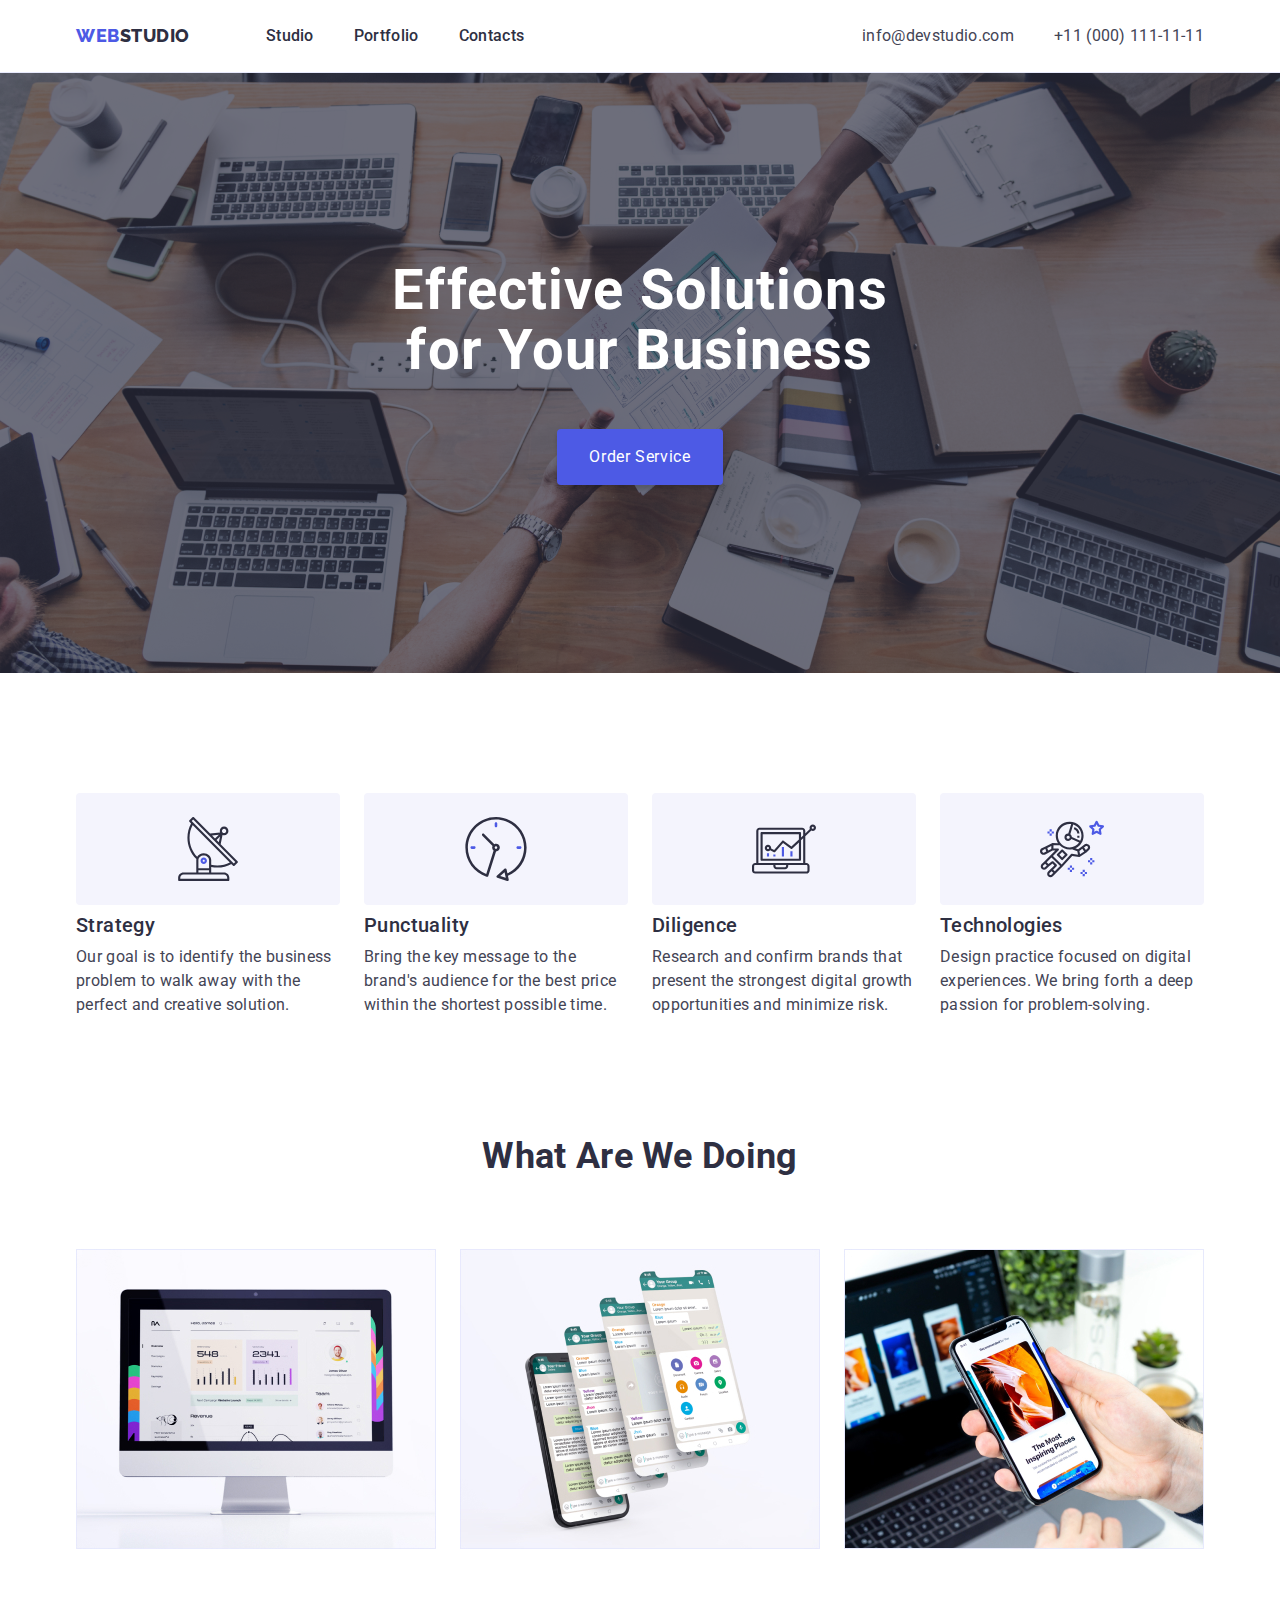
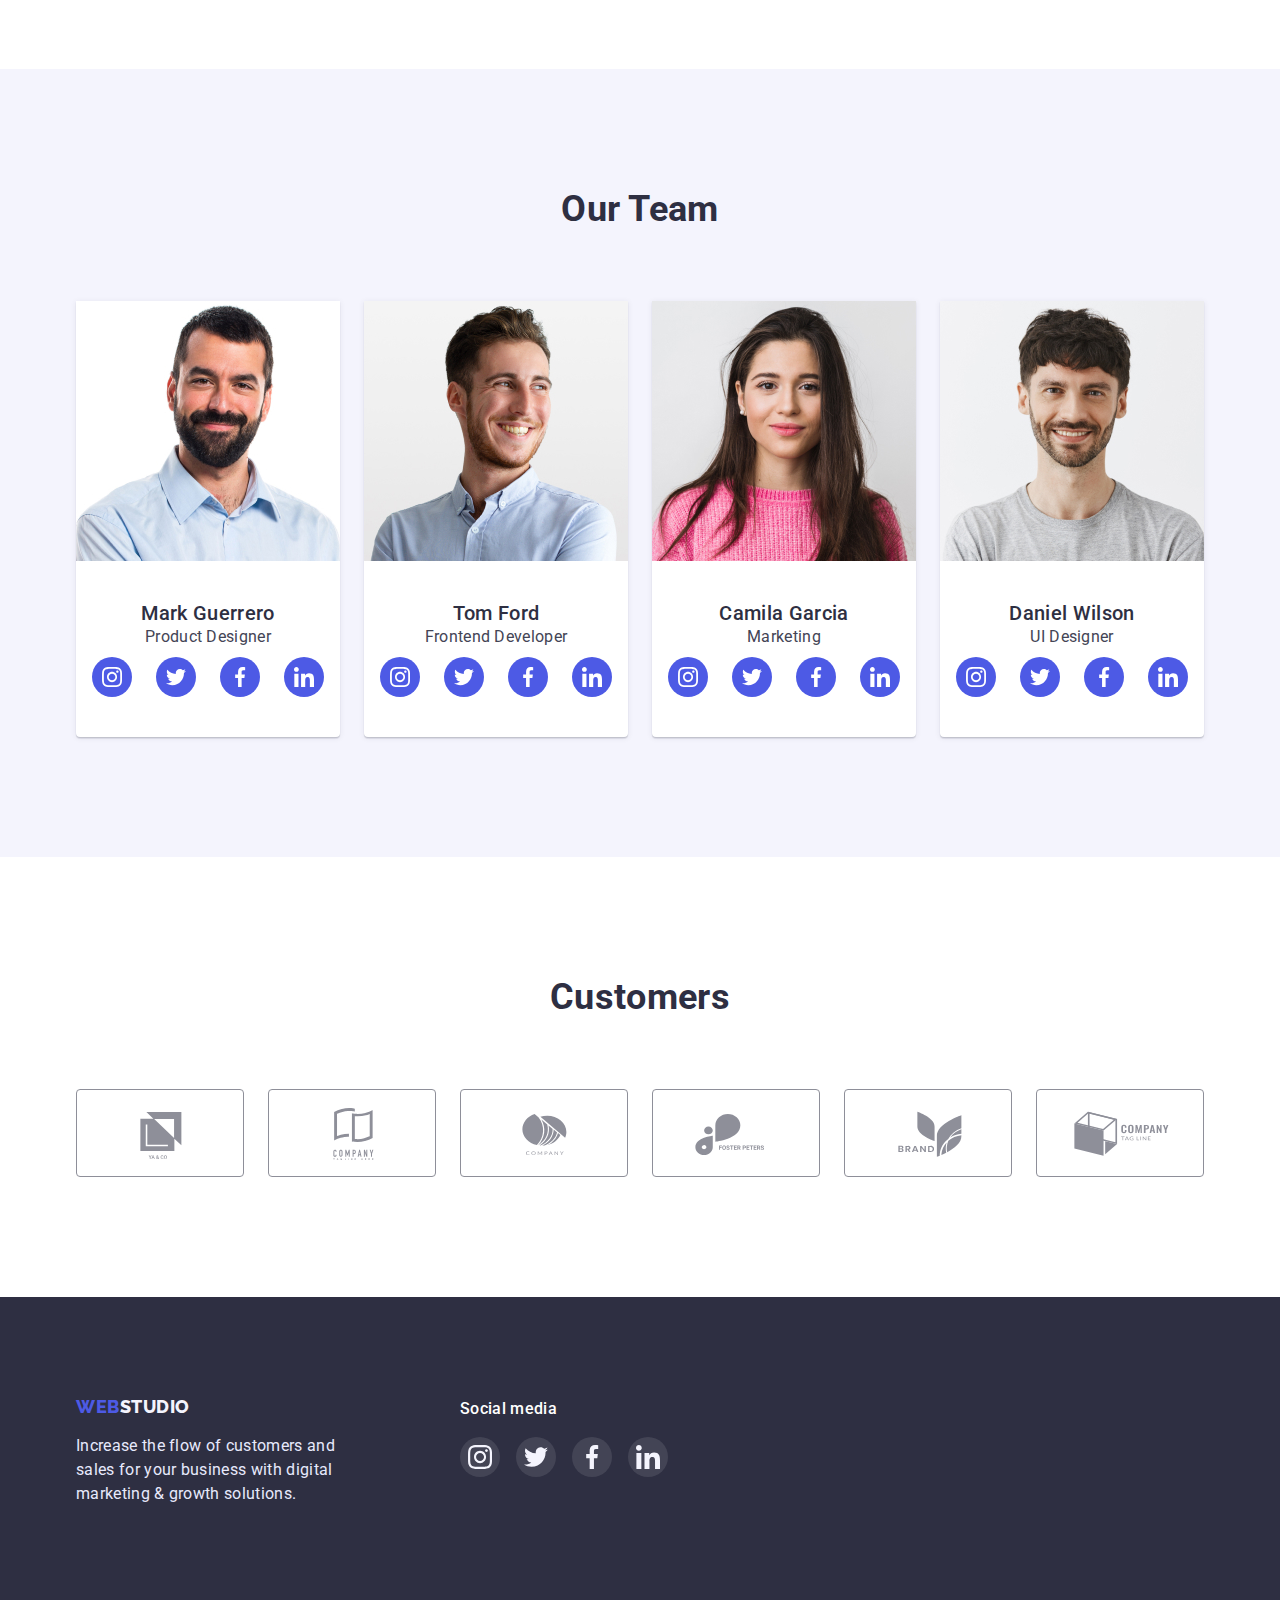
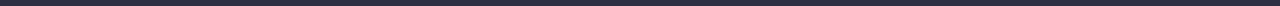
==== index.html @ 787d6c46 "2" ====
<!DOCTYPE html>
<html lang="en">

<head>
  <meta charset="UTF-8" />
  <meta http-equiv="X-UA-Compatible" content="IE=edge" />
  <meta name="viewport" content="width=device-width, initial-scale=1.0" />
  <link rel="preconnect" href="https://fonts.googleapis.com" />
  <link rel="preconnect" href="https://fonts.gstatic.com" crossorigin />
  <link href="https://fonts.googleapis.com/css2?family=Raleway:wght@800&family=Roboto:wght@400;500;700;900&display=swap"
    rel="stylesheet" />
  <link rel="stylesheet" href="https://cdn.jsdelivr.net/npm/modern-normalize@1.1.0/modern-normalize.min.css" />
  <link rel="stylesheet" href="./CSS/styles.css" />

  <title>WebStudio</title>
</head>

<body>
  <!--header-->
  <header class="header">
    <div class="container page-container">
      <nav class="header-nav">
        <a href="./index.html" class="logotype"><span class="logo">Web</span><span>Studio</span></a>
        <ul class="site-menu">
          <li class="nav-inner"><a href="" class="nav-site link">Studio</a></li>
          <li class="nav-inner"><a href="./portfolio.html" class="nav-site link">Portfolio</a></li>
          <li class="nav-inner"><a href="" class="nav-site link">Contacts</a></li>
        </ul>
      </nav>
      <address class="address">
        <ul class="address-list">
          <li class="address-inner">
            <a href="mailto:info@devstudio.com" class="address-item link">info@devstudio.com</a>
          </li>

          <li class="address-inner">
            <a href="tel:+110001111111" class="address-item link">+11 (000) 111-11-11</a>
          </li>
        </ul>
      </address>
    </div>
  </header>

  <main>
    <!--section hero-->

    <section class="hero">
      <div class="container hero-container">
        <h1 class="header-title">Effective Solutions for Your Business</h1>
        <div class="button-container">
          <button type="button" class="hearo-btn">Order Service</button>
        </div>
      </div>
    </section>

    <!--section 1-->
    <section class="feature">
      <div class="container">
        <h2 class="notitle">features</h2>
        <ul class="list-icon">
          <li class="icon-item">
            <div class="block-icon">
              <svg class="info-icon" width="64" height="64">
                <use href="./images/sprite.svg#icon-antenna-1"></use>
              </svg>
            </div>
            <h3 class="feature-title">Strategy</h3>
            <p class="feature-text">
              Our goal is to identify the business problem to walk away with the perfect and creative solution.
            </p>
          </li>
          <li class="icon-item">
            <div class="block-icon">
              <svg class="info-icon" width="64" height="64">
                <use href="./images/sprite.svg#icon-clock-1"></use>
              </svg>
            </div>
            <h3 class="feature-title">Punctuality</h3>
            <p class="feature-text">
              Bring the key message to the brand's audience for the best price within the shortest possible time.
            </p>
          </li>
          <li class="icon-item">
            <div class="block-icon">
              <svg class="info-icon" width="64" height="64">
                <use href="./images/sprite.svg#icon-diagram-1"></use>
              </svg>
            </div>
            <h3 class="feature-title">Diligence</h3>
            <p class="feature-text">
              Research and confirm brands that present the strongest digital growth opportunities and minimize risk.
            </p>
          </li>
          <li class="icon-item">
            <div class="block-icon">
              <svg class="info-icon" width="64" height="64">
                <use href="./images/sprite.svg#icon-astronaut-1"></use>
              </svg>
            </div>
            <h3 class="feature-title">Technologies</h3>
            <p class="feature-text">
              Design practice focused on digital experiences. We bring forth a deep passion for problem-solving.
            </p>
          </li>
        </ul>
      </div>
    </section>

    <!--section 2-->
    <section class="examplex examplex-section">
      <div class="container">
        <h2 class="ex-title">What are we doing</h2>
        <ul class="ex-list">
          <li class="ex-img">
            <img src="./images/screenpk.jpg" alt="screenpk1" width="360" height="300" />
          </li>
          <li class="ex-img">
            <img src="./images/phone3.jpg" alt="phoneclone" width="360" height="300" />
          </li>
          <li class="ex-img">
            <img src="./images/phonehand.jpg" alt="phoneinhand" width="360" height="300" />
          </li>
        </ul>
      </div>
    </section>

    <!--section 3-->
    <section class="section-team">
      <div class="container">
        <h2 class="team-title">Our Team</h2>
        <ul class="team-list">
          <li class="team-item">
            <img src="./images/MarkGuerrero.jpg" alt="markguerrero" width="264" />
            <div class="text-container">
              <h3 class="team-minititles">Mark Guerrero</h3>
              <p class="team-text">Product Designer</p>
            </div>
            <div class="block-icon-link">
              <ul class="list-icon-link">
                <li class="list-item-link">
                  <a href="#" class="btn-social">
                    <svg class="info-icon-link" width="16" height="16">
                      <use href="./images/sprite.svg#icon-instagram-2"></use>
                    </svg>
                  </a>
                </li>
                <li class="list-item-link">
                  <a href="#" class="btn-social">
                    <svg class="info-icon-link" width="16" height="16">
                      <use href="./images/sprite.svg#icon-twitter-1"></use>
                    </svg></a>
                </li>
                <li class="list-item-link">
                  <a href="#" class="btn-social">
                    <svg class="info-icon-link" width="16" height="16">
                      <use href="./images/sprite.svg#icon-facebook-1"></use>
                    </svg></a>
                </li>
                <li class="list-item-link">
                  <a href="#" class="btn-social">
                    <svg class="info-icon-link" width="16" height="16">
                      <use href="./images/sprite.svg#icon-linkedin-1"></use>
                    </svg></a>
                </li>
              </ul>
            </div>
          </li>
          <li class="team-item">
            <img src="./images/TomFord.jpg" alt="tomford" width="264" />
            <div class="text-container">
              <h3 class="team-minititles">Tom Ford</h3>
              <p class="team-text">Frontend Developer</p>
            </div>
            <div class="block-icon-link">
              <ul class="list-icon-link">
                <li class="list-item-link">
                  <a href="#" class="btn-social">
                    <svg class="info-icon-link" width="16" height="16">
                      <use href="./images/sprite.svg#icon-instagram-2"></use>
                    </svg>
                  </a>
                </li>
                <li class="list-item-link">
                  <a href="#" class="btn-social">
                    <svg class="info-icon-link" width="16" height="16">
                      <use href="./images/sprite.svg#icon-twitter-1"></use>
                    </svg></a>
                </li>
                <li class="list-item-link">
                  <a href="#" class="btn-social">
                    <svg class="info-icon-link" width="16" height="16">
                      <use href="./images/sprite.svg#icon-facebook-1"></use>
                    </svg></a>
                </li>
                <li class="list-item-link">
                  <a href="#" class="btn-social">
                    <svg class="info-icon-link" width="16" height="16">
                      <use href="./images/sprite.svg#icon-linkedin-1"></use>
                    </svg></a>
                </li>
              </ul>
            </div>
            <div class="block-icon-link">
              <svg class="info-icon-link">
                <use href="./images/sprite2.svg#icon-"></use>
              </svg>
            </div>
          </li>
          <li class="team-item">
            <img src="./images/CamilaGarcia.jpg" alt="CamilaGarcia" width="264" />
            <div class="text-container">
              <h3 class="team-minititles">Camila Garcia</h3>
              <p class="team-text">Marketing</p>
            </div>
            <div class="block-icon-link">
              <ul class="list-icon-link">
                <li class="list-item-link">
                  <a href="#" class="btn-social">
                    <svg class="info-icon-link" width="16" height="16">
                      <use href="./images/sprite.svg#icon-instagram-2"></use>
                    </svg>
                  </a>
                </li>
                <li class="list-item-link">
                  <a href="#" class="btn-social">
                    <svg class="info-icon-link" width="16" height="16">
                      <use href="./images/sprite.svg#icon-twitter-1"></use>
                    </svg></a>
                </li>
                <li class="list-item-link">
                  <a href="#" class="btn-social">
                    <svg class="info-icon-link" width="16" height="16">
                      <use href="./images/sprite.svg#icon-facebook-1"></use>
                    </svg></a>
                </li>
                <li class="list-item-link">
                  <a href="#" class="btn-social">
                    <svg class="info-icon-link" width="16" height="16">
                      <use href="./images/sprite.svg#icon-linkedin-1"></use>
                    </svg></a>
                </li>
              </ul>
            </div>
          </li>
          <li class="team-item">
            <img src="./images/DanielWilson.jpg" alt="danielwilson" width="264" />
            <div class="text-container">
              <h3 class="team-minititles">Daniel Wilson</h3>
              <p class="team-text">UI Designer</p>
            </div>
            <div class="block-icon-link">
              <ul class="list-icon-link">
                <li class="list-item-link">
                  <a href="#" class="btn-social">
                    <svg class="info-icon-link" width="16" height="16">
                      <use href="./images/sprite.svg#icon-instagram-2"></use>
                    </svg>
                  </a>
                </li>
                <li class="list-item-link">
                  <a href="#" class="btn-social">
                    <svg class="info-icon-link" width="16" height="16">
                      <use href="./images/sprite.svg#icon-twitter-1"></use>
                    </svg></a>
                </li>
                <li class="list-item-link">
                  <a href="#" class="btn-social">
                    <svg class="info-icon-link" width="16" height="16">
                      <use href="./images/sprite.svg#icon-facebook-1"></use>
                    </svg></a>
                </li>
                <li class="list-item-link">
                  <a href="#" class="btn-social">
                    <svg class="info-icon-link" width="16" height="16">
                      <use href="./images/sprite.svg#icon-linkedin-1"></use>
                    </svg></a>
                </li>
              </ul>
            </div>
          </li>
        </ul>
      </div>
    </section>

    <section class="custom">
      <div class="container">
        <h2 class="customers-title">Customers</h2>
        <ul class="list-logo">
          <li class="list-logo-icon">
            <a href="#" class="link-custom">
              <svg class="logo-info" width="104" height="56">
                <use href="./images/sprite.svg#icon-Logo1"></use>
              </svg></a>
          </li>
          <li class="list-logo-icon">
            <a href="#" class="link-custom">
              <svg class="logo-info" width="104" height="56">
                <use href="./images/sprite.svg#icon-Logo2"></use>
              </svg></a>
          </li>
          <li class="list-logo-icon">
            <a href="#" class="link-custom">
              <svg class="logo-info" width="104" height="56">
                <use href="./images/sprite.svg#icon-Logo3"></use>
              </svg></a>
          </li>
          <li class="list-logo-icon">
            <a href="#" class="link-custom">
              <svg class="logo-info" width="104" height="56">
                <use href="./images/sprite.svg#icon-Logo4"></use>
              </svg></a>
          </li>
          <li class="list-logo-icon">
            <a href="#" class="link-custom">
              <svg class="logo-info" width="104" height="56">
                <use href="./images/sprite.svg#icon-Logo5"></use>
              </svg></a>
          </li>
          <li class="list-logo-icon">
            <a href="#" class="link-custom">
              <svg class="logo-info" width="104" height="56">
                <use href="./images/sprite.svg#icon-Logo6"></use>
              </svg></a>
          </li>
        </ul>
      </div>
    </section>
  </main>
  <!--Footer-->
  <footer class="cellar">
    <div class="cellar-cont container">
      <div class="logo-footer-info"><a href="./index.html" class="logotype-cellar"><span
            class="logo-cellar">Web</span><span>Studio</span></a>
        <p class="description-footer">
          Increase the flow of customers and sales for your business with digital marketing & growth solutions.
        </p>
      </div>
      <div class="link-block">
        <p class="title-footer-link">Social media</p>

        <ul class="list-footer-link">
          <li class="item-footer-list">
            <a href="#" class="social-link">
              <svg class="info-footer-link" width="24" height="24">
                <use href="./images/sprite.svg#icon-instagram-2"></use>
              </svg></a>
          </li>
          <li class="item-footer-list">
            <a href="#" class="social-link">
              <svg class="info-footer-link" width="24" height="24">
                <use href="./images/sprite.svg#icon-twitter-1"></use>
              </svg>
            </a>
          </li>
          <li class="item-footer-list">
            <a href="#" class="social-link">
              <svg class="info-footer-link" width="24" height="24">
                <use href="./images/sprite.svg#icon-facebook-1"></use>
              </svg>
            </a>
          </li>
          <li class="item-footer-list">
            <a href="#" class="social-link">
              <svg class="info-footer-link" width="24" height="24">
                <use href="./images/sprite.svg#icon-linkedin-1"></use>
              </svg>
            </a>
          </li>
        </ul>
      </div>
    </div>
  </footer>
</body>

</html>
---- CSS/styles.css ----
body {
	font-family: "Roboto", sans-serif;
	font-size: 16px;
	letter-spacing: 0.02em;
	line-height: 1.5;
	color: #2e2f42;
}

h1,
h2,
h3,
h4,
h5,
h6,
p {
	margin-top: 0;
	margin-bottom: 0;
}
ul,
ol {
	margin-bottom: 0;
	margin-top: 0;
	padding-left: 0;
}

a {
	text-decoration: none;
}

ul,
ol {
	list-style: none;
}
img {
	max-width: 100%;
	height: auto;
	display: block;
}
.visually-hidden {
	position: absolute;
	height: 1px;
	margin: -1px;
	border: 0;
	padding: 0;
	white-space: nowrap;
	clip-path: inset(100%);
	clip: rect(0 0 0 0);
	overflow: hidden;
	width: 1px;
}
.header {
	padding: 24px 0;
	border-bottom: 1px solid #e7e9fc;
	box-shadow: 0px 2px 1px rgba(46, 47, 66, 0.08), 0px 1px 1px rgba(46, 47, 66, 0.16), 0px 1px 6px rgba(46, 47, 66, 0.08);
}
.header-nav {
	display: flex;
	align-items: center;
}

.logotype {
	font-family: "Raleway";
	font-style: normal;
	font-weight: 800;
	font-size: 18px;
	line-height: 1.33;
	display: flex;
	align-items: center;
	letter-spacing: 0.03em;
	text-transform: uppercase;
	color: #2e2f42;
	margin-right: 76px;
}

.logo {
	color: #4d5ae5;
}
.nav-menu {
	display: flex;
	align-items: center;
}
.site-menu {
	display: flex;
	align-items: center;
}

.nav-inner:not(:last-child) {
	margin-right: 40px;
}
.nav-site {
	font-weight: 500;

	color: #2e2f42;
}
.nav-site {
	background: #ffffff;
}
.nav-site:hover {
	color: #4d5ae5;
}

.nav-site:focus {
	color: #434455;
}

.link {
}

.address {
	font-style: normal;
	margin-left: auto;
}

.address-list {
	display: flex;
	align-items: center;
}
.address-inner:not(:last-child) {
	margin-right: 40px;
}
.address-item {
	font-weight: 400;
	font-size: 16px;
	line-height: 24px;

	letter-spacing: 0.02em;

	color: #434455;
}

.address-item:hover {
	color: #4d5ae5;
}

.address-item:focus {
	color: #434455;
}

.hero {
	text-align: center;
	max-width: 1440px;
	height: 600px;
	margin-left: auto;
	margin-right: auto;
	background-color: rgba(46, 47, 66, 0.7);
	background-image: url(../images/Dark-bg.png), url(../images/officepeople.jpg);
	background-repeat: no-repeat;
	background-position: center;
	background-size: cover;
	padding: 188px 0;
}

.header-title {
	font-weight: 700;
	font-size: 56px;
	line-height: 1.07;

	color: #ffffff;
	width: 507px;
	margin: 0 auto 48px;
	text-align: center;
	letter-spacing: 0.02em;
}
.hearo-btn {
	line-height: 1.5;
	height: 10px;
	letter-spacing: 0.04em;
	cursor: pointer;
	color: #ffffff;
	padding: 16px 32px;
	gap: 10px;
	background: #4d5ae5;
	box-shadow: 0px 4px 4px rgb(0 0 0 / 15%);
	border-radius: 4px;
	flex-basis: 56px;
	height: 56px;
	border: none;
}

.hero-container {
	display: flex;
	text-align: center;
	flex-direction: column;
	align-items: center;
	flex-wrap: wrap;
}

.title-block {
	line-height: 1.2;
	font-weight: 500;
	font-size: 20px;
}

.description-block {
	font-weight: 400;

	line-height: 24px;

	color: #434455;
}

.examplex {
	line-height: 1.11;
}

.header-examplex {
	font-weight: 700;
	font-size: 36px;

	line-height: 1.11;

	text-transform: capitalize;
}

.work-team {
	background: #f4f4fd;
}

.workers-name {
	line-height: 1.2;
	font-weight: 500;
	font-size: 20px;
}

.position {
	font-weight: 400;
	font-size: 16px;
	line-height: 24px;
}

.logotype-cellar {
	font-family: "Raleway";
	font-weight: 800;
	font-size: 18px;
	line-height: 1.16;
	display: flex;
	align-items: center;
	letter-spacing: 0.03em;
	text-transform: uppercase;
	color: #f4f4fd;
	margin-bottom: 16px;
}

.logo-cellar {
	color: #4d5ae5;
}

.dark-back {
	background: #2e2f42;
}

.buttons-nav {
	font-family: inherit;
	font-weight: 500;

	letter-spacing: 0.04em;

	color: #4d5ae5;

	cursor: pointer;

	background: #f4f4fd;

	border: 1px solid #e7e9fc;
	border-radius: 4px;
	line-height: 1.5;
}

.hearo-btn:focus {
	color: #4d5ae5;
}

.hearo-btn:hover {
	color: #ffffff;
	background: #404bbf;
	box-shadow: 0px 3px 1px rgba(0, 0, 0, 0.1), 0px 2px 1px rgba(0, 0, 0, 0.08), 0px 2px 2px rgba(0, 0, 0, 0.12);
}

.text-button:hover {
	background: #404bbf;
}

.container {
	width: 1158px;
	margin-left: auto;
	margin-right: auto;
	padding: 0 15px;
}

.page-container {
	display: flex;
	align-items: center;
}

.feature {
	padding-bottom: 120px;
	padding-top: 120px;
}

.notitle {
	display: flex;
	position: absolute;
	width: 1px;
	height: 1px;
	margin: -1px;
	border: 0;
	padding: 0;
	white-space: nowrap;
	clip-path: inset(100%);
	clip: rect(0 0 0 0);
	overflow: hidden;
}

.feature-title {
	font-weight: 500;
	font-size: 20px;
	line-height: 1.2;
	letter-spacing: 0.02em;
	margin-bottom: 8px;
}
.feature-text {
	color: #434455;
}
.examplex-section {
	padding-bottom: 120px;
}
.section-team {
	background: #f4f4fd;

	padding-bottom: 120px;
	padding-top: 120px;
}

.team-title {
	font-weight: 700;
	font-size: 36px;
	line-height: 40px;
	text-align: center;
	text-transform: capitalize;
	margin-bottom: 72px;
}

.team-list {
	display: flex;
	gap: 24px;
}

.team-list > li {
	background: #ffffff;
	box-shadow: 0px 1px 6px rgba(46, 47, 66, 0.08), 0px 1px 1px rgba(46, 47, 66, 0.16), 0px 2px 1px rgba(46, 47, 66, 0.08);
	border-radius: 0px 0px 4px 4px;
}

.team-minititles {
	font-weight: 500;
	font-size: 20px;
	line-height: 1.2;
	padding-top: 32px;
	text-align: center;
}
.text-container {
	padding-top: 8px;
	padding-bottom: 8px;
}
.team-text {
	text-align: center;

	color: #434455;
}
.cellar {
	background: #2e2f42;
	padding: 100px 0;
}

.description-footer {
	display: flex;

	color: #e7e9fc;
	width: 264px;
}

.examplex {
	padding-top: 0;
}
.ex-title {
	font-weight: 700;
	font-size: 36px;
	line-height: 1.11;
	text-align: center;

	text-transform: capitalize;
	margin-bottom: 72px;
}
.ex-list {
	display: flex;
}

.ex-img:not(:nth-child(3n)) {
	margin-right: 24px;
}
.section-portfolio {
	padding-top: 96px;
	padding-bottom: 120px;
}

.list-btn {
	display: flex;
	justify-content: center;
	text-align: center;
	margin-bottom: 72px;
}
.btn-item:not(:nth-child(5n)) {
	margin-right: 24px;
}

.buttons-nav {
	background: #f4f4fd;
	cursor: pointer;
	border: 1px solid #e7e9fc;
	border-radius: 4px;
	font-weight: 500;
	font-size: 16px;
	line-height: 1.5;
	padding: 12px 24px;
	letter-spacing: 0.04em;
	color: #4d5ae5;
	font-family: inherit;
}

.buttons-nav:focus {
	color: #4d5ae5;
}
.buttons-nav:hover {
	color: #ffffff;
	background: #404bbf;
	box-shadow: 0px 3px 1px rgba(0, 0, 0, 0.1), 0px 2px 1px rgba(0, 0, 0, 0.08), 0px 2px 2px rgba(0, 0, 0, 0.12);
	border-color: #404bbf;
}
.list-product {
	flex-wrap: wrap;
	display: flex;
	justify-content: center;

	padding-left: 0;

	gap: 48px 24px;
}
.item-product {
	width: calc((100% - 48px) / 3);
}
.title-img {
	color: #2e2f42;
	font-weight: 500;
	font-size: 20px;
	line-height: 1.2;
	letter-spacing: 0.02em;
	margin-bottom: 8px;
}

.title-service {
	color: #434455;
}
.block-img {
	padding-top: 32px;
	border: 1px solid #e7e9fc;
	border-top: 0;
	padding: 32px 16px;
}
.link-product {
	display: block;
}
.link-product:hover {
	box-shadow: 0px 1px 6px rgba(46, 47, 66, 0.08), 0px 1px 1px rgba(46, 47, 66, 0.16), 0px 2px 1px rgba(46, 47, 66, 0.08);
}
.link-product:focus {
	box-shadow: 0px 1px 6px rgba(46, 47, 66, 0.08), 0px 1px 1px rgba(46, 47, 66, 0.16), 0px 2px 1px rgba(46, 47, 66, 0.08);
}

.list-icon {
	display: flex;
	justify-content: center;
	align-items: center;
	flex-wrap: wrap;
	gap: 24px;
}
.icon-item {
	flex-basis: calc((100% - 72px) / 4);
}
.info-icon {
}
.block-icon {
	display: flex;
	width: 264px;
	height: 112px;
	background: #f4f4fd;
	border-radius: 4px;
	justify-content: center;
	align-items: center;
	margin-bottom: 8px;
}

.block-icon-link {
	display: flex;
	justify-content: center;
	align-items: center;
	flex-direction: row;
	margin-left: auto;
	margin-right: auto;
	width: 232px;
	height: 40px;
}

.list-icon-link {
	display: flex;
}
.list-item-link {
	flex-basis: calc((100% - 72px) / 4);
}
.list-item-link:not(:last-child) {
	margin-right: 24px;
}

.btn-social {
	display: flex;
	background-color: #4d5ae5;
	width: 40px;
	height: 40px;
	justify-content: center;
	align-items: center;
	border-radius: 50%;
}
.btn-social:hover {
	background-color: #404bbf;
}
.btn-social:focus {
	background: #404bbf;
}
.info-icon-link {
	fill: #fff;
	width: 50%;
	height: 50%;
}
.customers-title {
	font-weight: 700;
	font-size: 36px;
	line-height: 40px;

	text-align: center;

	text-transform: capitalize;

	color: #2e2f42;
	margin-bottom: 72px;
}

.custom {
	padding-bottom: 120px;
	padding-top: 120px;
}
.list-logo {
	display: flex;
	flex-direction: row;
	align-items: flex-start;
	padding: 0px;
	gap: 24px;
}

.link-custom {
	fill: #8e8f99;
	width: 168px;
	height: 88px;
	display: flex;
	border: 1px solid #8e8f99;
	border-radius: 4px;
	justify-content: center;
	align-items: center;
}

.list-logo-icon {
	display: flex;
	justify-content: center;
	align-items: center;
}

.link-custom:hover {
	fill: #404bbf;
	border-color: #404bbf;
}
.link-custom:focus {
	fill: #404bbf;
	border-color: #404bbf;
}

.title-footer-link {
	font-weight: 500;
	font-size: 16px;
	line-height: 24px;

	letter-spacing: 0.02em;

	color: #ffffff;
}

.cellar-cont {
	display: flex;
}
.title-footer-link {
	margin-bottom: 16px;
}
.link-block {
	margin-left: 120px;
}
.list-footer-link {
	display: flex;
	flex-direction: row;
	justify-content: center;
	align-items: flex-start;

	gap: 16px;
}
.social-link:hover,
.social-link:focus {
	background-color: #31d0aa;
}
.item-footer-list {
	width: 40px;
	height: 40px;
}
.social-link {
	background: rgba(255, 255, 255, 0.1);
	border-radius: 50%;
	display: flex;
	width: 100%;
	height: 100%;
	align-items: center;
	justify-content: center;
}
.info-footer-link {
	fill: #f4f4fd;
}
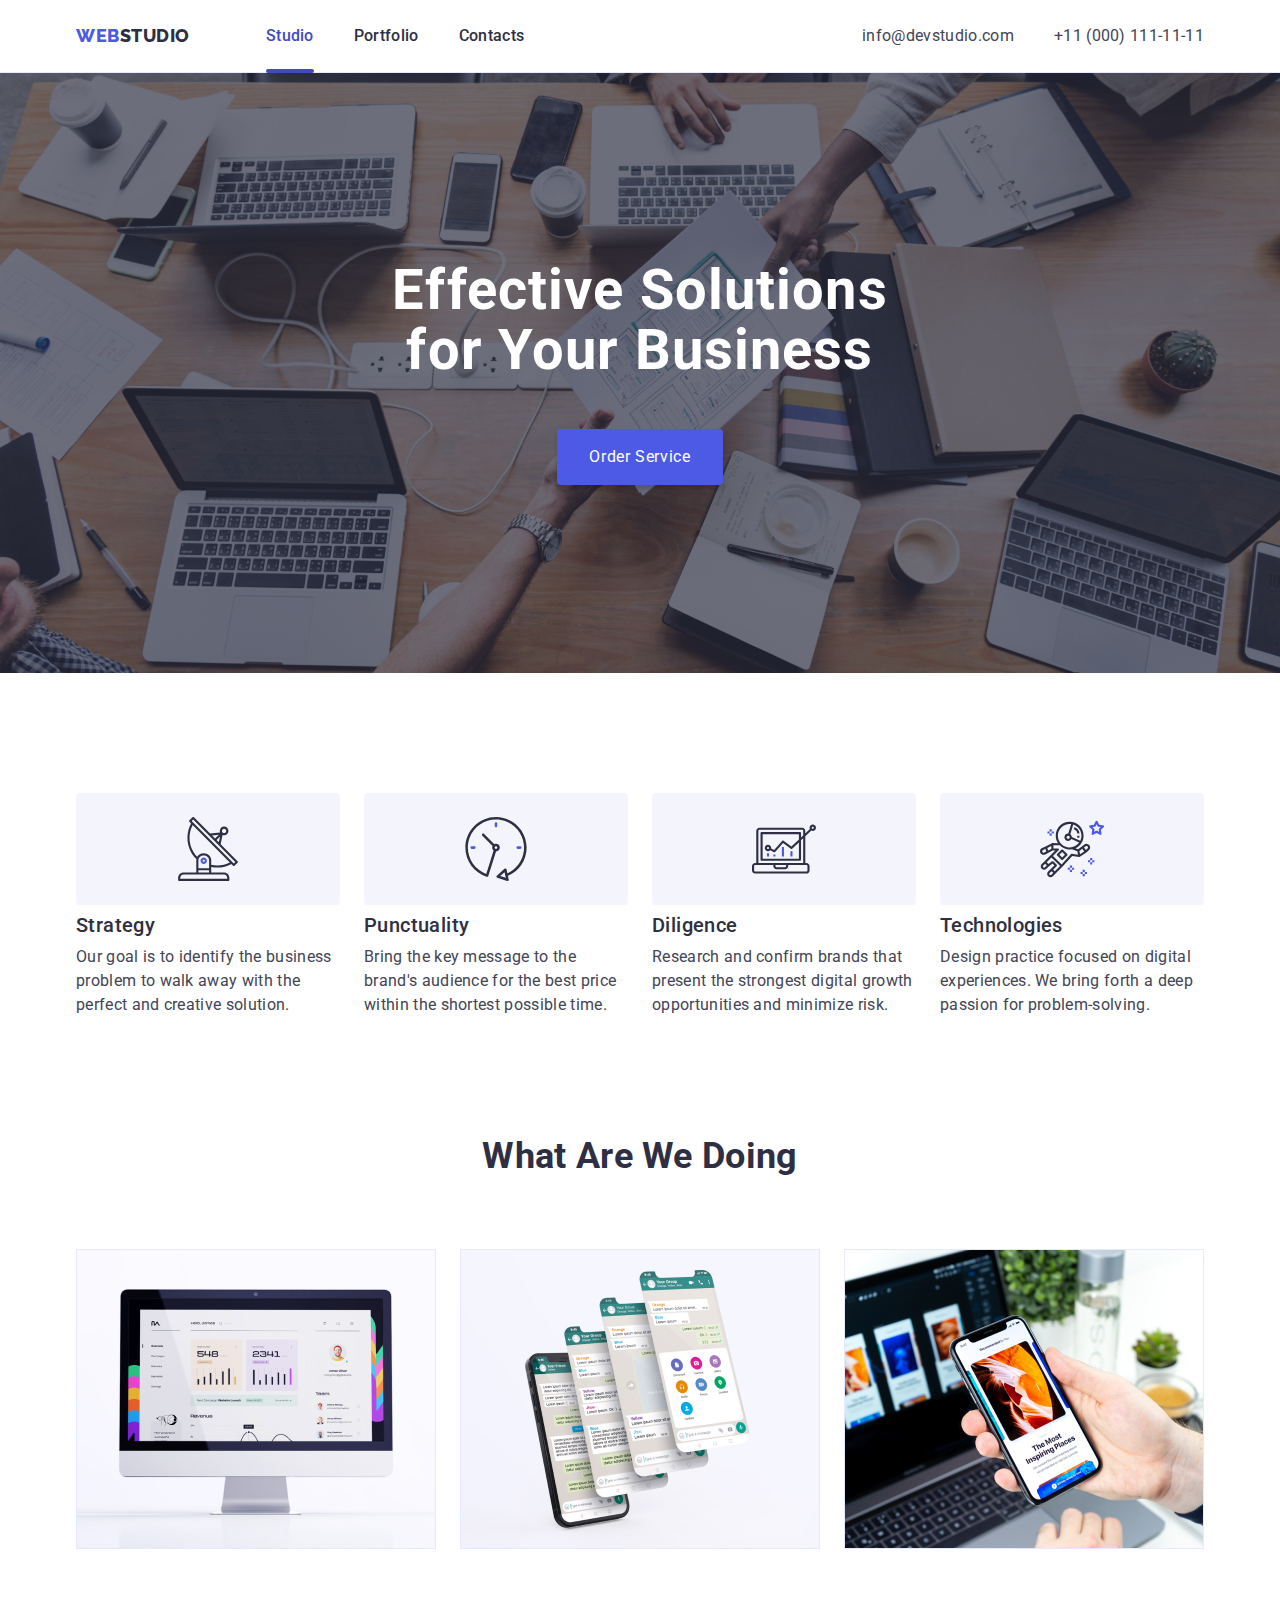
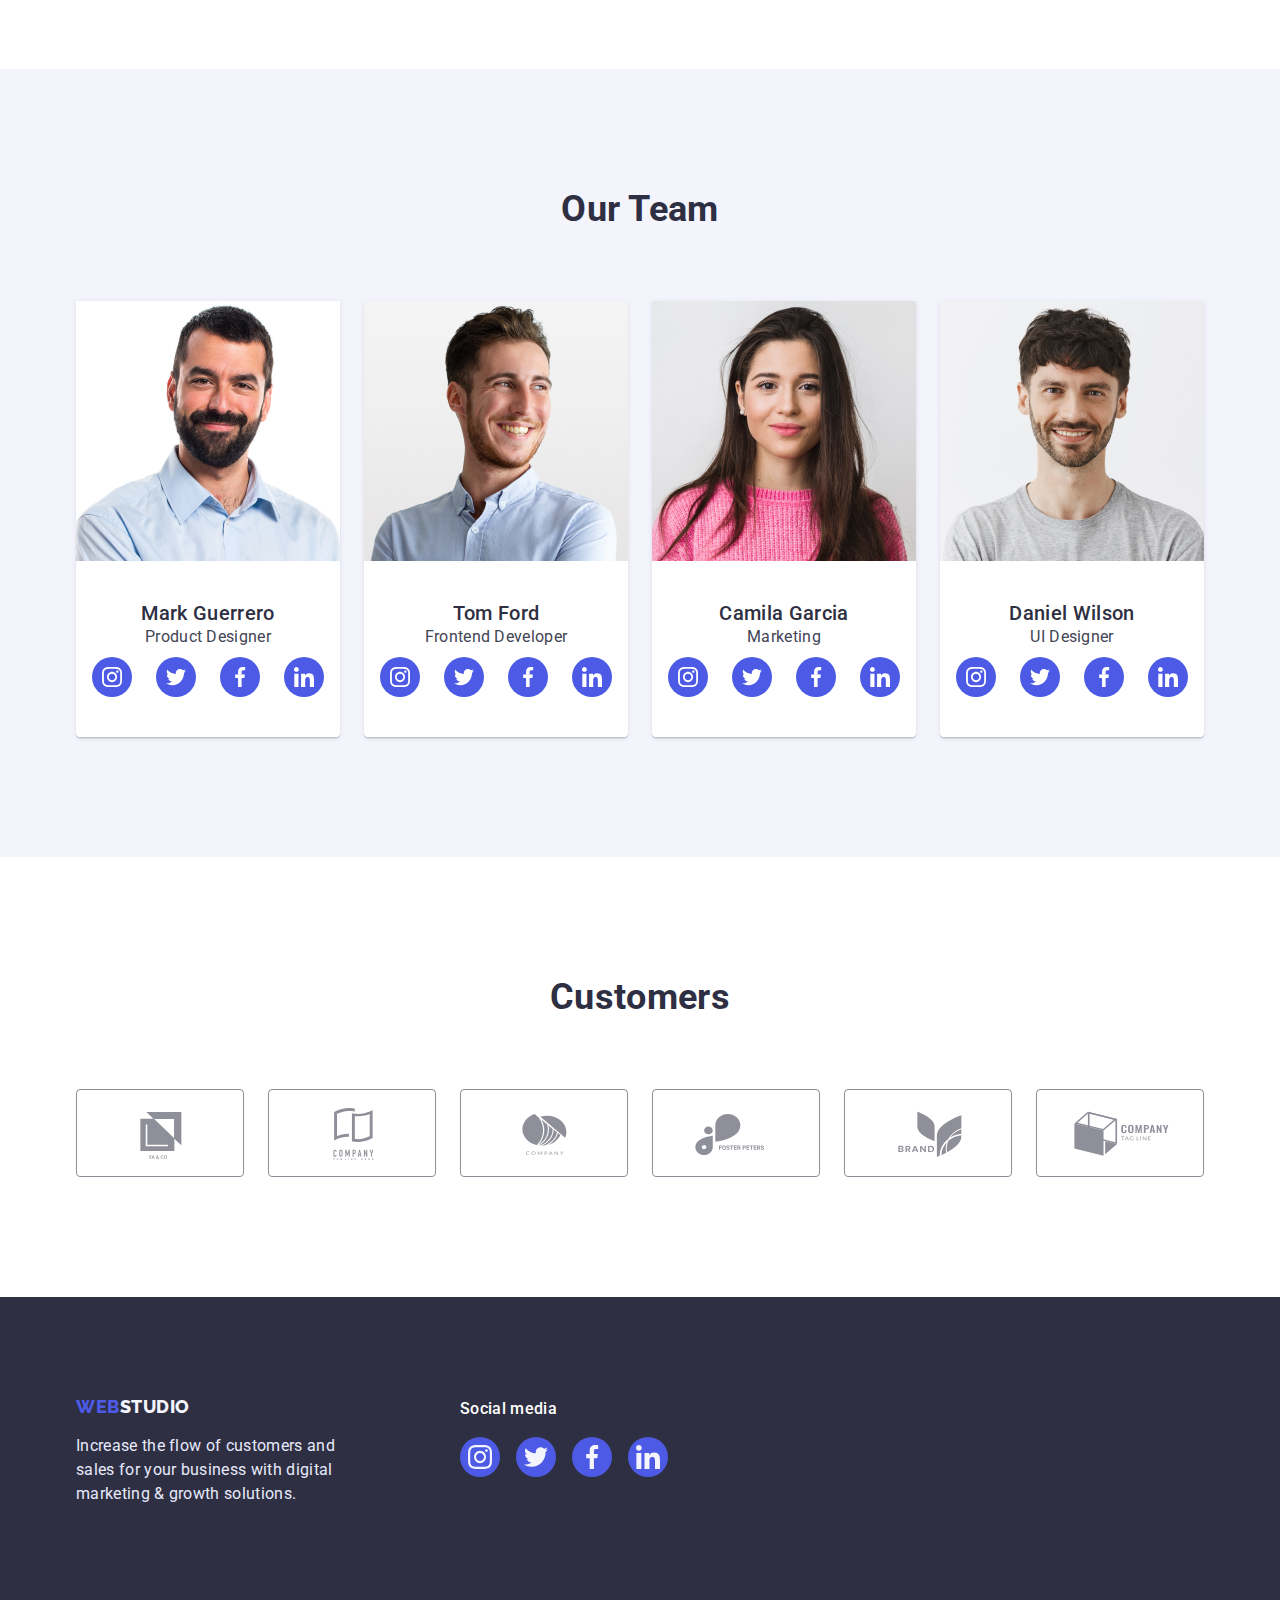
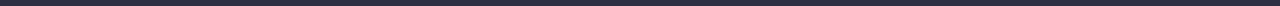
==== commit bcfe96e1: "end" ====
--- a/index.html
+++ b/index.html
@@ -21,10 +21,11 @@
     <div class="container page-container">
       <nav class="header-nav">
         <a href="./index.html" class="logotype"><span class="logo">Web</span><span>Studio</span></a>
+
         <ul class="site-menu">
-          <li class="nav-inner"><a href="" class="nav-site link">Studio</a></li>
-          <li class="nav-inner"><a href="./portfolio.html" class="nav-site link">Portfolio</a></li>
-          <li class="nav-inner"><a href="" class="nav-site link">Contacts</a></li>
+          <li class="nav-inner"><a href="#" class="nav-site current">Studio</a></li>
+          <li class="nav-inner"><a href="./portfolio.html" class="nav-site">Portfolio</a></li>
+          <li class="nav-inner"><a href="#" class="nav-site">Contacts</a></li>
         </ul>
       </nav>
       <address class="address">
@@ -48,7 +49,7 @@
       <div class="container hero-container">
         <h1 class="header-title">Effective Solutions for Your Business</h1>
         <div class="button-container">
-          <button type="button" class="hearo-btn">Order Service</button>
+          <button data-modal-open type="button" class="hearo-btn">Order Service</button>
         </div>
       </div>
     </section>
@@ -370,6 +371,18 @@
       </div>
     </div>
   </footer>
+
+  <div class="backdrop is-hidden" data-modal>
+    <div class="modal">
+      <button data-modal-close type="button" class="modal-close-btn">
+        <svg class="modal-icon-close" width="8" height="8">
+          <use href="./images/close.svg#icon-close-icon"></use>
+        </svg>
+      </button>
+    </div>
+  </div>
+
+  <script src="./js/modal.js.html"></script>
 </body>
 
 </html>--- a/CSS/styles.css
+++ b/CSS/styles.css
@@ -88,22 +88,20 @@
 	margin-right: 40px;
 }
 .nav-site {
-	font-weight: 500;
-
+	transition-timing-function: cubic-bezier(0.4, 0, 0.2, 1);
+	transition: color 250ms;
+	font-weight: 500;
 	color: #2e2f42;
 }
 .nav-site {
 	background: #ffffff;
 }
 .nav-site:hover {
-	color: #4d5ae5;
+	color: #404bbf;
 }
 
 .nav-site:focus {
-	color: #434455;
-}
-
-.link {
+	color: #404bbf;
 }
 
 .address {
@@ -119,6 +117,8 @@
 	margin-right: 40px;
 }
 .address-item {
+	transition-timing-function: cubic-bezier(0.4, 0, 0.2, 1);
+	transition: color 250ms;
 	font-weight: 400;
 	font-size: 16px;
 	line-height: 24px;
@@ -129,11 +129,11 @@
 }
 
 .address-item:hover {
-	color: #4d5ae5;
+	color: #404bbf;
 }
 
 .address-item:focus {
-	color: #434455;
+	color: #404bbf;
 }
 
 .hero {
@@ -162,6 +162,9 @@
 	letter-spacing: 0.02em;
 }
 .hearo-btn {
+	transition-timing-function: cubic-bezier(0.4, 0, 0.2, 1);
+	transition: background-color 250ms;
+
 	line-height: 1.5;
 	height: 10px;
 	letter-spacing: 0.04em;
@@ -169,7 +172,7 @@
 	color: #ffffff;
 	padding: 16px 32px;
 	gap: 10px;
-	background: #4d5ae5;
+	background-color: #4d5ae5;
 	box-shadow: 0px 4px 4px rgb(0 0 0 / 15%);
 	border-radius: 4px;
 	flex-basis: 56px;
@@ -267,17 +270,13 @@
 }
 
 .hearo-btn:focus {
-	color: #4d5ae5;
+	color: #404bbf;
 }
 
 .hearo-btn:hover {
 	color: #ffffff;
 	background: #404bbf;
 	box-shadow: 0px 3px 1px rgba(0, 0, 0, 0.1), 0px 2px 1px rgba(0, 0, 0, 0.08), 0px 2px 2px rgba(0, 0, 0, 0.12);
-}
-
-.text-button:hover {
-	background: #404bbf;
 }
 
 .container {
@@ -414,6 +413,9 @@
 }
 
 .buttons-nav {
+	transition-timing-function: cubic-bezier(0.4, 0, 0.2, 1);
+	transition: background 250ms;
+	transition: color 250ms;
 	background: #f4f4fd;
 	cursor: pointer;
 	border: 1px solid #e7e9fc;
@@ -467,6 +469,8 @@
 	padding: 32px 16px;
 }
 .link-product {
+	transition-timing-function: cubic-bezier(0.4, 0, 0.2, 1);
+	transition: box-shadow 250ms;
 	display: block;
 }
 .link-product:hover {
@@ -486,8 +490,7 @@
 .icon-item {
 	flex-basis: calc((100% - 72px) / 4);
 }
-.info-icon {
-}
+
 .block-icon {
 	display: flex;
 	width: 264px;
@@ -528,12 +531,15 @@
 	justify-content: center;
 	align-items: center;
 	border-radius: 50%;
+
+	transition-timing-function: cubic-bezier(0.4, 0, 0.2, 1);
+	transition: background-color 250ms;
 }
 .btn-social:hover {
 	background-color: #404bbf;
 }
 .btn-social:focus {
-	background: #404bbf;
+	background-color: #404bbf;
 }
 .info-icon-link {
 	fill: #fff;
@@ -566,6 +572,8 @@
 }
 
 .link-custom {
+	transition-timing-function: cubic-bezier(0.4, 0, 0.2, 1);
+	transition: fill 250ms;
 	fill: #8e8f99;
 	width: 168px;
 	height: 88px;
@@ -627,7 +635,9 @@
 	height: 40px;
 }
 .social-link {
-	background: rgba(255, 255, 255, 0.1);
+	transition-timing-function: cubic-bezier(0.4, 0, 0.2, 1);
+	transition: background 250ms;
+	background: #4d5ae5;
 	border-radius: 50%;
 	display: flex;
 	width: 100%;
@@ -638,3 +648,114 @@
 .info-footer-link {
 	fill: #f4f4fd;
 }
+.overlay {
+	position: absolute;
+	font-weight: 400;
+
+	line-height: 24px;
+	color: #f4f4fd;
+	background-color: #4d5ae5;
+	left: 0;
+	top: 0;
+	width: 100%;
+	height: 300px;
+	padding-top: 40px;
+	padding-bottom: 164px;
+	padding-left: 32px;
+	padding-right: 32px;
+
+	transform: translate(0, 100%);
+	transition-timing-function: cubic-bezier(0.4, 0, 0.2, 1);
+	transition: transform 250ms;
+}
+.block-overlay {
+	position: relative;
+	overflow: hidden;
+}
+.link-product:hover .overlay {
+	transform: translate(0, 0);
+}
+.link-product:focus .overlay {
+	transform: translate(0, 0);
+}
+
+/* modal */
+
+.backdrop {
+	position: fixed;
+	top: 0;
+	left: 0;
+	width: 100%;
+	height: 100%;
+	background-color: rgba(46, 47, 66, 0.4);
+	z-index: 100;
+}
+.modal {
+	width: 408px;
+	height: 576px;
+	background-color: #fcfcfc;
+	position: absolute;
+	top: 50%;
+	left: 50%;
+	transform: translate(-50%, -50%);
+}
+.modal-close-btn {
+	position: absolute;
+	display: flex;
+	justify-content: center;
+	align-items: center;
+	top: 24px;
+	right: 24px;
+	border-radius: 50%;
+	background-color: #e7e9fc;
+	border: 1px solid rgba(0, 0, 0, 0.1);
+	padding: 0;
+	width: 24px;
+	height: 24px;
+	transition-timing-function: cubic-bezier(0.4, 0, 0.2, 1);
+	transition: background-color 250ms;
+}
+.modal-close-btn:hover {
+	background-color: #404bbf;
+}
+.modal-close-btn:focus {
+	background-color: #404bbf;
+}
+
+.modal-close-btn:hover .modal-icon-close {
+	fill: #ffffff;
+}
+.modal-close-btn:focus .modal-icon-close {
+	fill: #ffffff;
+}
+.modal-icon-close {
+	transition-timing-function: cubic-bezier(0.4, 0, 0.2, 1);
+	transition: fill 250ms;
+}
+
+.backdrop.is-hidden {
+	opacity: 0;
+	visibility: hidden;
+	pointer-events: none;
+}
+
+.current:after {
+	display: block;
+	content: "";
+	position: absolute;
+	bottom: -4px;
+	left: 0;
+	width: 100%;
+	height: 4px;
+	border-radius: 2px;
+	background-color: #404bbf;
+	margin: 0 auto;
+	transform: translateY(24px);
+}
+
+.nav-site {
+	position: relative;
+}
+.current {
+	color: #404bbf;
+}
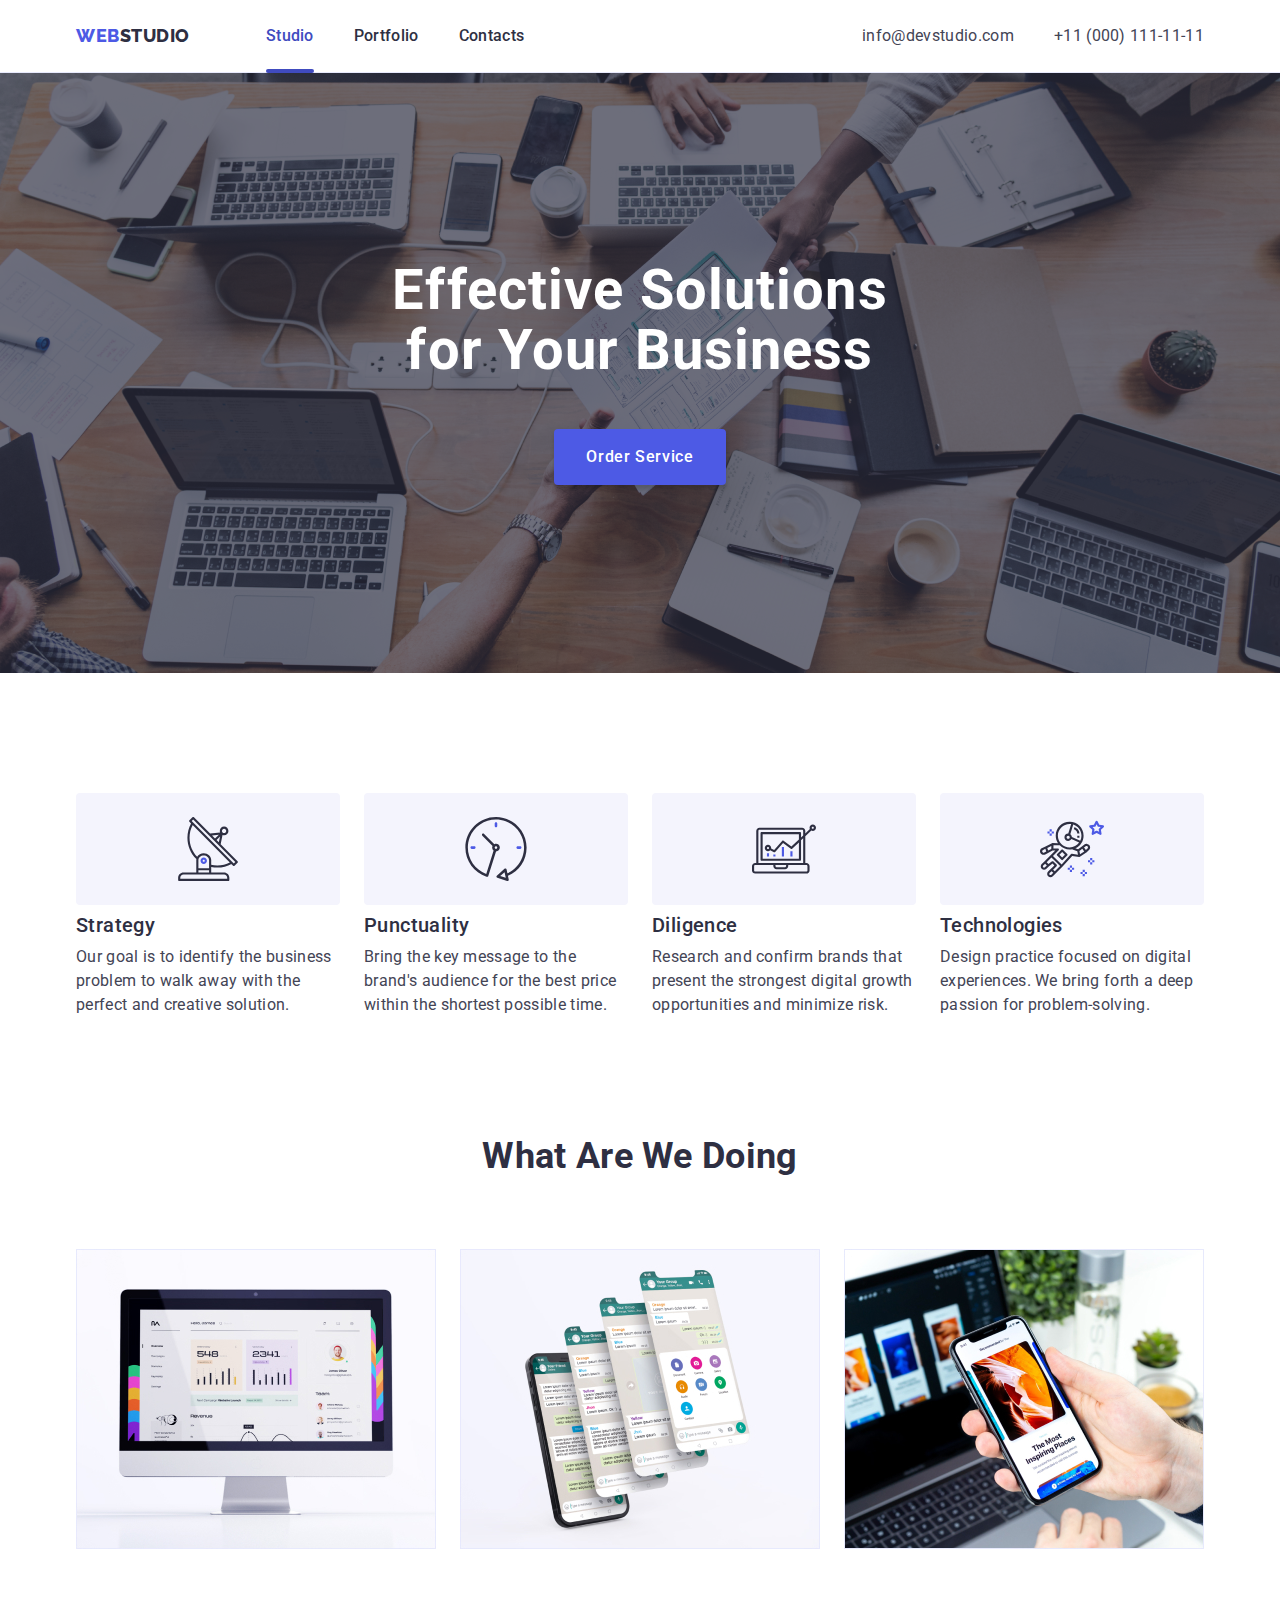
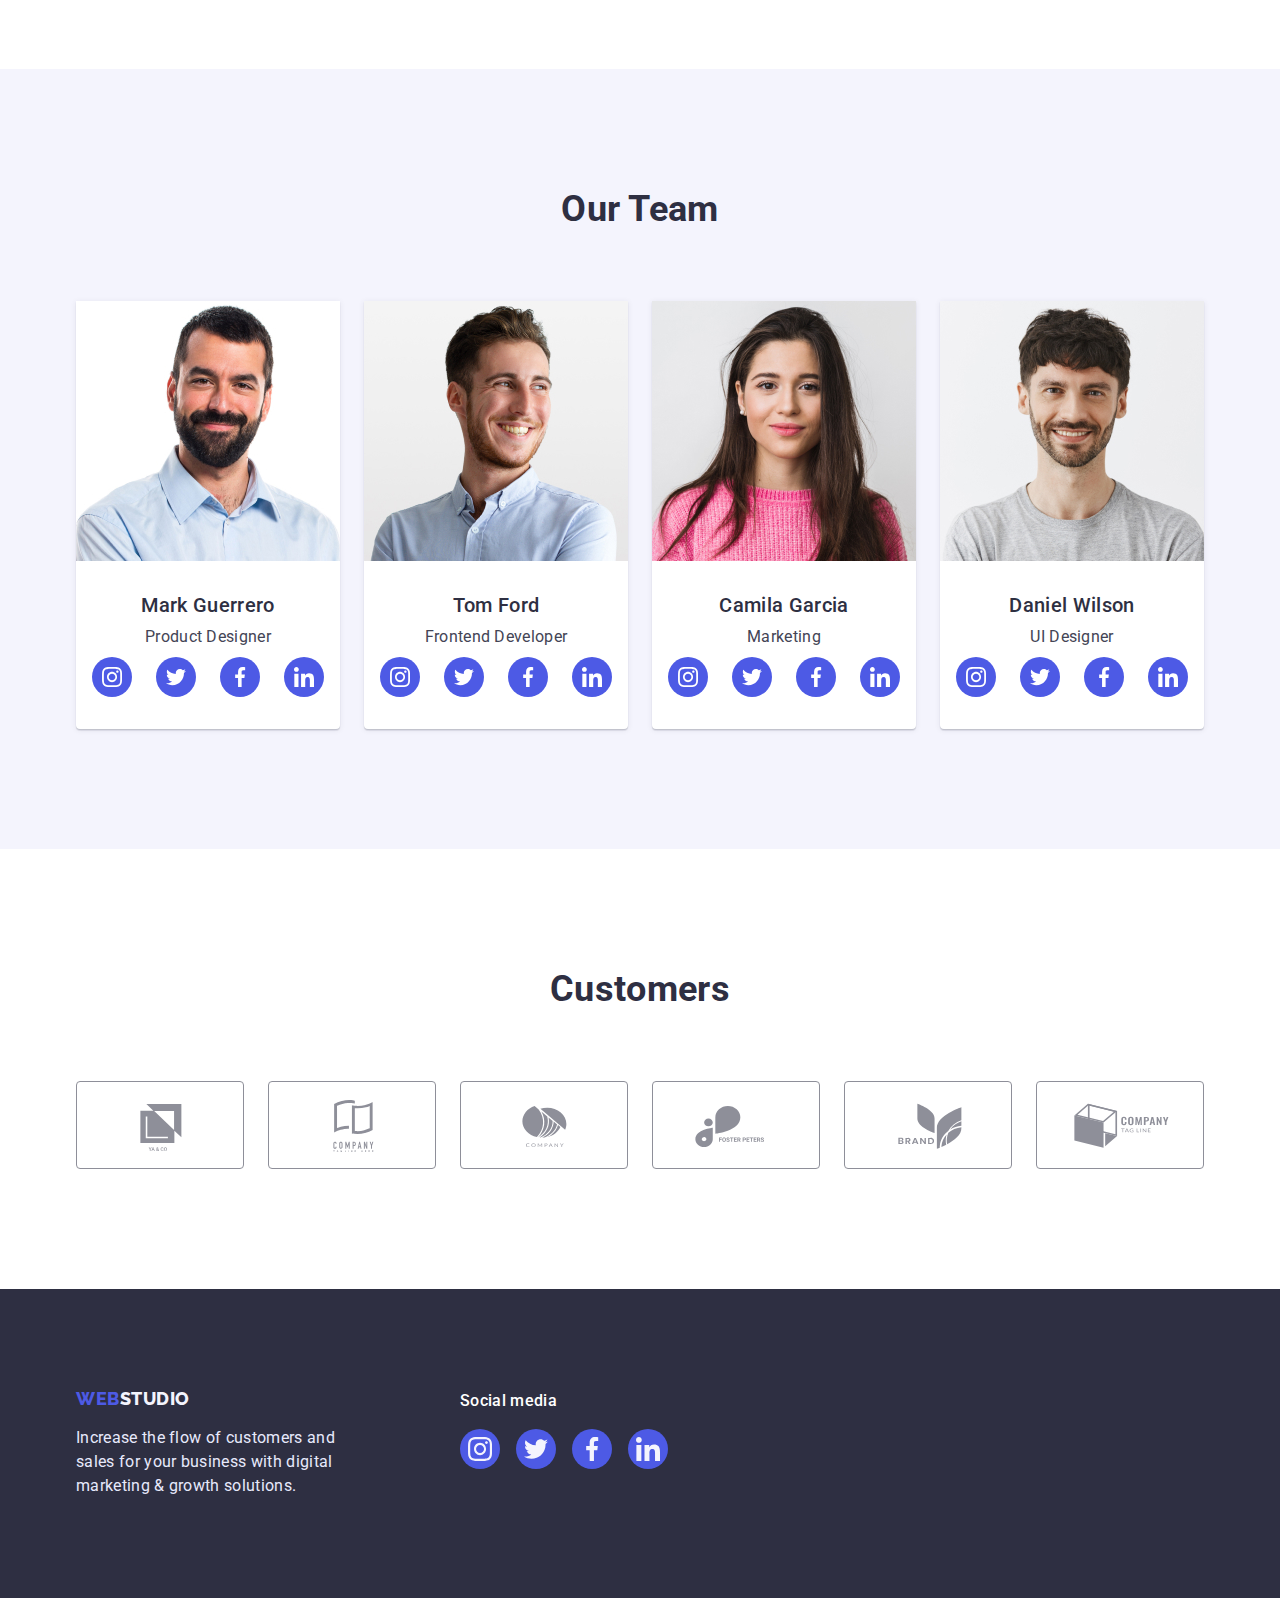
==== commit c1c9cda9: "2" ====
--- a/index.html
+++ b/index.html
@@ -136,35 +136,33 @@
               <h3 class="team-minititles">Mark Guerrero</h3>
               <p class="team-text">Product Designer</p>
             </div>
-            <div class="block-icon-link">
-              <ul class="list-icon-link">
-                <li class="list-item-link">
-                  <a href="#" class="btn-social">
-                    <svg class="info-icon-link" width="16" height="16">
-                      <use href="./images/sprite.svg#icon-instagram-2"></use>
-                    </svg>
-                  </a>
-                </li>
-                <li class="list-item-link">
-                  <a href="#" class="btn-social">
-                    <svg class="info-icon-link" width="16" height="16">
-                      <use href="./images/sprite.svg#icon-twitter-1"></use>
-                    </svg></a>
-                </li>
-                <li class="list-item-link">
-                  <a href="#" class="btn-social">
-                    <svg class="info-icon-link" width="16" height="16">
-                      <use href="./images/sprite.svg#icon-facebook-1"></use>
-                    </svg></a>
-                </li>
-                <li class="list-item-link">
-                  <a href="#" class="btn-social">
-                    <svg class="info-icon-link" width="16" height="16">
-                      <use href="./images/sprite.svg#icon-linkedin-1"></use>
-                    </svg></a>
-                </li>
-              </ul>
-            </div>
+            <ul class="list-icon-link">
+              <li class="list-item-link">
+                <a href="#" class="btn-social">
+                  <svg class="info-icon-link" width="16" height="16">
+                    <use href="./images/sprite.svg#icon-instagram-2"></use>
+                  </svg>
+                </a>
+              </li>
+              <li class="list-item-link">
+                <a href="#" class="btn-social">
+                  <svg class="info-icon-link" width="16" height="16">
+                    <use href="./images/sprite.svg#icon-twitter-1"></use>
+                  </svg></a>
+              </li>
+              <li class="list-item-link">
+                <a href="#" class="btn-social">
+                  <svg class="info-icon-link" width="16" height="16">
+                    <use href="./images/sprite.svg#icon-facebook-1"></use>
+                  </svg></a>
+              </li>
+              <li class="list-item-link">
+                <a href="#" class="btn-social">
+                  <svg class="info-icon-link" width="16" height="16">
+                    <use href="./images/sprite.svg#icon-linkedin-1"></use>
+                  </svg></a>
+              </li>
+            </ul>
           </li>
           <li class="team-item">
             <img src="./images/TomFord.jpg" alt="tomford" width="264" />
@@ -172,40 +170,33 @@
               <h3 class="team-minititles">Tom Ford</h3>
               <p class="team-text">Frontend Developer</p>
             </div>
-            <div class="block-icon-link">
-              <ul class="list-icon-link">
-                <li class="list-item-link">
-                  <a href="#" class="btn-social">
-                    <svg class="info-icon-link" width="16" height="16">
-                      <use href="./images/sprite.svg#icon-instagram-2"></use>
-                    </svg>
-                  </a>
-                </li>
-                <li class="list-item-link">
-                  <a href="#" class="btn-social">
-                    <svg class="info-icon-link" width="16" height="16">
-                      <use href="./images/sprite.svg#icon-twitter-1"></use>
-                    </svg></a>
-                </li>
-                <li class="list-item-link">
-                  <a href="#" class="btn-social">
-                    <svg class="info-icon-link" width="16" height="16">
-                      <use href="./images/sprite.svg#icon-facebook-1"></use>
-                    </svg></a>
-                </li>
-                <li class="list-item-link">
-                  <a href="#" class="btn-social">
-                    <svg class="info-icon-link" width="16" height="16">
-                      <use href="./images/sprite.svg#icon-linkedin-1"></use>
-                    </svg></a>
-                </li>
-              </ul>
-            </div>
-            <div class="block-icon-link">
-              <svg class="info-icon-link">
-                <use href="./images/sprite2.svg#icon-"></use>
-              </svg>
-            </div>
+            <ul class="list-icon-link">
+              <li class="list-item-link">
+                <a href="#" class="btn-social">
+                  <svg class="info-icon-link" width="16" height="16">
+                    <use href="./images/sprite.svg#icon-instagram-2"></use>
+                  </svg>
+                </a>
+              </li>
+              <li class="list-item-link">
+                <a href="#" class="btn-social">
+                  <svg class="info-icon-link" width="16" height="16">
+                    <use href="./images/sprite.svg#icon-twitter-1"></use>
+                  </svg></a>
+              </li>
+              <li class="list-item-link">
+                <a href="#" class="btn-social">
+                  <svg class="info-icon-link" width="16" height="16">
+                    <use href="./images/sprite.svg#icon-facebook-1"></use>
+                  </svg></a>
+              </li>
+              <li class="list-item-link">
+                <a href="#" class="btn-social">
+                  <svg class="info-icon-link" width="16" height="16">
+                    <use href="./images/sprite.svg#icon-linkedin-1"></use>
+                  </svg></a>
+              </li>
+            </ul>
           </li>
           <li class="team-item">
             <img src="./images/CamilaGarcia.jpg" alt="CamilaGarcia" width="264" />
@@ -213,35 +204,32 @@
               <h3 class="team-minititles">Camila Garcia</h3>
               <p class="team-text">Marketing</p>
             </div>
-            <div class="block-icon-link">
-              <ul class="list-icon-link">
-                <li class="list-item-link">
-                  <a href="#" class="btn-social">
-                    <svg class="info-icon-link" width="16" height="16">
-                      <use href="./images/sprite.svg#icon-instagram-2"></use>
-                    </svg>
-                  </a>
-                </li>
-                <li class="list-item-link">
-                  <a href="#" class="btn-social">
-                    <svg class="info-icon-link" width="16" height="16">
-                      <use href="./images/sprite.svg#icon-twitter-1"></use>
-                    </svg></a>
-                </li>
-                <li class="list-item-link">
-                  <a href="#" class="btn-social">
-                    <svg class="info-icon-link" width="16" height="16">
-                      <use href="./images/sprite.svg#icon-facebook-1"></use>
-                    </svg></a>
-                </li>
-                <li class="list-item-link">
-                  <a href="#" class="btn-social">
-                    <svg class="info-icon-link" width="16" height="16">
-                      <use href="./images/sprite.svg#icon-linkedin-1"></use>
-                    </svg></a>
-                </li>
-              </ul>
-            </div>
+            <ul class="list-icon-link">
+              <li class="list-item-link">
+                <a href="#" class="btn-social">
+                  <svg class="info-icon-link" width="16" height="16">
+                    <use href="./images/sprite.svg#icon-instagram-2"></use>
+                  </svg></a>
+              </li>
+              <li class="list-item-link">
+                <a href="#" class="btn-social">
+                  <svg class="info-icon-link" width="16" height="16">
+                    <use href="./images/sprite.svg#icon-twitter-1"></use>
+                  </svg></a>
+              </li>
+              <li class="list-item-link">
+                <a href="#" class="btn-social">
+                  <svg class="info-icon-link" width="16" height="16">
+                    <use href="./images/sprite.svg#icon-facebook-1"></use>
+                  </svg></a>
+              </li>
+              <li class="list-item-link">
+                <a href="#" class="btn-social">
+                  <svg class="info-icon-link" width="16" height="16">
+                    <use href="./images/sprite.svg#icon-linkedin-1"></use>
+                  </svg></a>
+              </li>
+            </ul>
           </li>
           <li class="team-item">
             <img src="./images/DanielWilson.jpg" alt="danielwilson" width="264" />
@@ -249,37 +237,37 @@
               <h3 class="team-minititles">Daniel Wilson</h3>
               <p class="team-text">UI Designer</p>
             </div>
-            <div class="block-icon-link">
-              <ul class="list-icon-link">
-                <li class="list-item-link">
-                  <a href="#" class="btn-social">
-                    <svg class="info-icon-link" width="16" height="16">
-                      <use href="./images/sprite.svg#icon-instagram-2"></use>
-                    </svg>
-                  </a>
-                </li>
-                <li class="list-item-link">
-                  <a href="#" class="btn-social">
-                    <svg class="info-icon-link" width="16" height="16">
-                      <use href="./images/sprite.svg#icon-twitter-1"></use>
-                    </svg></a>
-                </li>
-                <li class="list-item-link">
-                  <a href="#" class="btn-social">
-                    <svg class="info-icon-link" width="16" height="16">
-                      <use href="./images/sprite.svg#icon-facebook-1"></use>
-                    </svg></a>
-                </li>
-                <li class="list-item-link">
-                  <a href="#" class="btn-social">
-                    <svg class="info-icon-link" width="16" height="16">
-                      <use href="./images/sprite.svg#icon-linkedin-1"></use>
-                    </svg></a>
-                </li>
-              </ul>
-            </div>
-          </li>
-        </ul>
+            <ul class="list-icon-link">
+              <li class="list-item-link">
+                <a href="#" class="btn-social">
+                  <svg class="info-icon-link" width="16" height="16">
+                    <use href="./images/sprite.svg#icon-instagram-2"></use>
+                  </svg>
+                </a>
+              </li>
+              <li class="list-item-link">
+                <a href="#" class="btn-social">
+                  <svg class="info-icon-link" width="16" height="16">
+                    <use href="./images/sprite.svg#icon-twitter-1"></use>
+                  </svg></a>
+              </li>
+              <li class="list-item-link">
+                <a href="#" class="btn-social">
+                  <svg class="info-icon-link" width="16" height="16">
+                    <use href="./images/sprite.svg#icon-facebook-1"></use>
+                  </svg></a>
+              </li>
+              <li class="list-item-link">
+                <a href="#" class="btn-social">
+                  <svg class="info-icon-link" width="16" height="16">
+                    <use href="./images/sprite.svg#icon-linkedin-1"></use>
+                  </svg></a>
+              </li>
+            </ul>
+          </li>
+      </div>
+      </li>
+      </ul>
       </div>
     </section>
 
--- a/CSS/styles.css
+++ b/CSS/styles.css
@@ -88,14 +88,12 @@
 	margin-right: 40px;
 }
 .nav-site {
-	transition-timing-function: cubic-bezier(0.4, 0, 0.2, 1);
-	transition: color 250ms;
+	transition: color 250ms cubic-bezier(0.4, 0, 0.2, 1);
+
 	font-weight: 500;
 	color: #2e2f42;
 }
-.nav-site {
-	background: #ffffff;
-}
+
 .nav-site:hover {
 	color: #404bbf;
 }
@@ -117,8 +115,8 @@
 	margin-right: 40px;
 }
 .address-item {
-	transition-timing-function: cubic-bezier(0.4, 0, 0.2, 1);
-	transition: color 250ms;
+	transition: color 250ms cubic-bezier(0.4, 0, 0.2, 1);
+
 	font-weight: 400;
 	font-size: 16px;
 	line-height: 24px;
@@ -162,8 +160,8 @@
 	letter-spacing: 0.02em;
 }
 .hearo-btn {
-	transition-timing-function: cubic-bezier(0.4, 0, 0.2, 1);
-	transition: background-color 250ms;
+	transition: background 250ms cubic-bezier(0.4, 0, 0.2, 1), box-shadow 250ms cubic-bezier(0.4, 0, 0.2, 1);
+	font-weight: 500;
 
 	line-height: 1.5;
 	height: 10px;
@@ -252,29 +250,11 @@
 	background: #2e2f42;
 }
 
-.buttons-nav {
-	font-family: inherit;
-	font-weight: 500;
-
-	letter-spacing: 0.04em;
-
-	color: #4d5ae5;
-
-	cursor: pointer;
-
-	background: #f4f4fd;
-
-	border: 1px solid #e7e9fc;
-	border-radius: 4px;
-	line-height: 1.5;
-}
-
 .hearo-btn:focus {
 	color: #404bbf;
 }
 
 .hearo-btn:hover {
-	color: #ffffff;
 	background: #404bbf;
 	box-shadow: 0px 3px 1px rgba(0, 0, 0, 0.1), 0px 2px 1px rgba(0, 0, 0, 0.08), 0px 2px 2px rgba(0, 0, 0, 0.12);
 }
@@ -357,11 +337,10 @@
 	padding-top: 32px;
 	text-align: center;
 }
-.text-container {
-	padding-top: 8px;
-	padding-bottom: 8px;
-}
+
 .team-text {
+	margin-top: 8px;
+	margin-bottom: 8px;
 	text-align: center;
 
 	color: #434455;
@@ -413,9 +392,8 @@
 }
 
 .buttons-nav {
-	transition-timing-function: cubic-bezier(0.4, 0, 0.2, 1);
-	transition: background 250ms;
-	transition: color 250ms;
+	transition: background 250ms cubic-bezier(0.4, 0, 0.2, 1);
+	transition: color 250ms cubic-bezier(0.4, 0, 0.2, 1);
 	background: #f4f4fd;
 	cursor: pointer;
 	border: 1px solid #e7e9fc;
@@ -468,17 +446,6 @@
 	border-top: 0;
 	padding: 32px 16px;
 }
-.link-product {
-	transition-timing-function: cubic-bezier(0.4, 0, 0.2, 1);
-	transition: box-shadow 250ms;
-	display: block;
-}
-.link-product:hover {
-	box-shadow: 0px 1px 6px rgba(46, 47, 66, 0.08), 0px 1px 1px rgba(46, 47, 66, 0.16), 0px 2px 1px rgba(46, 47, 66, 0.08);
-}
-.link-product:focus {
-	box-shadow: 0px 1px 6px rgba(46, 47, 66, 0.08), 0px 1px 1px rgba(46, 47, 66, 0.16), 0px 2px 1px rgba(46, 47, 66, 0.08);
-}
 
 .list-icon {
 	display: flex;
@@ -502,18 +469,14 @@
 	margin-bottom: 8px;
 }
 
-.block-icon-link {
-	display: flex;
+.list-icon-link {
 	justify-content: center;
 	align-items: center;
 	flex-direction: row;
 	margin-left: auto;
 	margin-right: auto;
 	width: 232px;
-	height: 40px;
-}
-
-.list-icon-link {
+
 	display: flex;
 }
 .list-item-link {
@@ -531,9 +494,9 @@
 	justify-content: center;
 	align-items: center;
 	border-radius: 50%;
-
-	transition-timing-function: cubic-bezier(0.4, 0, 0.2, 1);
-	transition: background-color 250ms;
+	margin-bottom: 32px;
+
+	transition: background-color 250ms cubic-bezier(0.4, 0, 0.2, 1);
 }
 .btn-social:hover {
 	background-color: #404bbf;
@@ -572,8 +535,8 @@
 }
 
 .link-custom {
-	transition-timing-function: cubic-bezier(0.4, 0, 0.2, 1);
-	transition: fill 250ms;
+	transition: fill 250ms cubic-bezier(0.4, 0, 0.2, 1), border-color 250ms cubic-bezier(0.4, 0, 0.2, 1);
+
 	fill: #8e8f99;
 	width: 168px;
 	height: 88px;
@@ -635,8 +598,7 @@
 	height: 40px;
 }
 .social-link {
-	transition-timing-function: cubic-bezier(0.4, 0, 0.2, 1);
-	transition: background 250ms;
+	transition: background-color 250ms cubic-bezier(0.4, 0, 0.2, 1);
 	background: #4d5ae5;
 	border-radius: 50%;
 	display: flex;
@@ -665,18 +627,28 @@
 	padding-right: 32px;
 
 	transform: translate(0, 100%);
-	transition-timing-function: cubic-bezier(0.4, 0, 0.2, 1);
-	transition: transform 250ms;
+	transition: transform 250ms cubic-bezier(0.4, 0, 0.2, 1);
 }
 .block-overlay {
 	position: relative;
 	overflow: hidden;
 }
+
 .link-product:hover .overlay {
 	transform: translate(0, 0);
 }
 .link-product:focus .overlay {
 	transform: translate(0, 0);
+}
+.link-product {
+	transition: box-shadow 250ms cubic-bezier(0.4, 0, 0.2, 1);
+	display: block;
+}
+.link-product:hover {
+	box-shadow: 0px 1px 6px rgba(46, 47, 66, 0.08), 0px 1px 1px rgba(46, 47, 66, 0.16), 0px 2px 1px rgba(46, 47, 66, 0.08);
+}
+.link-product:focus {
+	box-shadow: 0px 1px 6px rgba(46, 47, 66, 0.08), 0px 1px 1px rgba(46, 47, 66, 0.16), 0px 2px 1px rgba(46, 47, 66, 0.08);
 }
 
 /* modal */
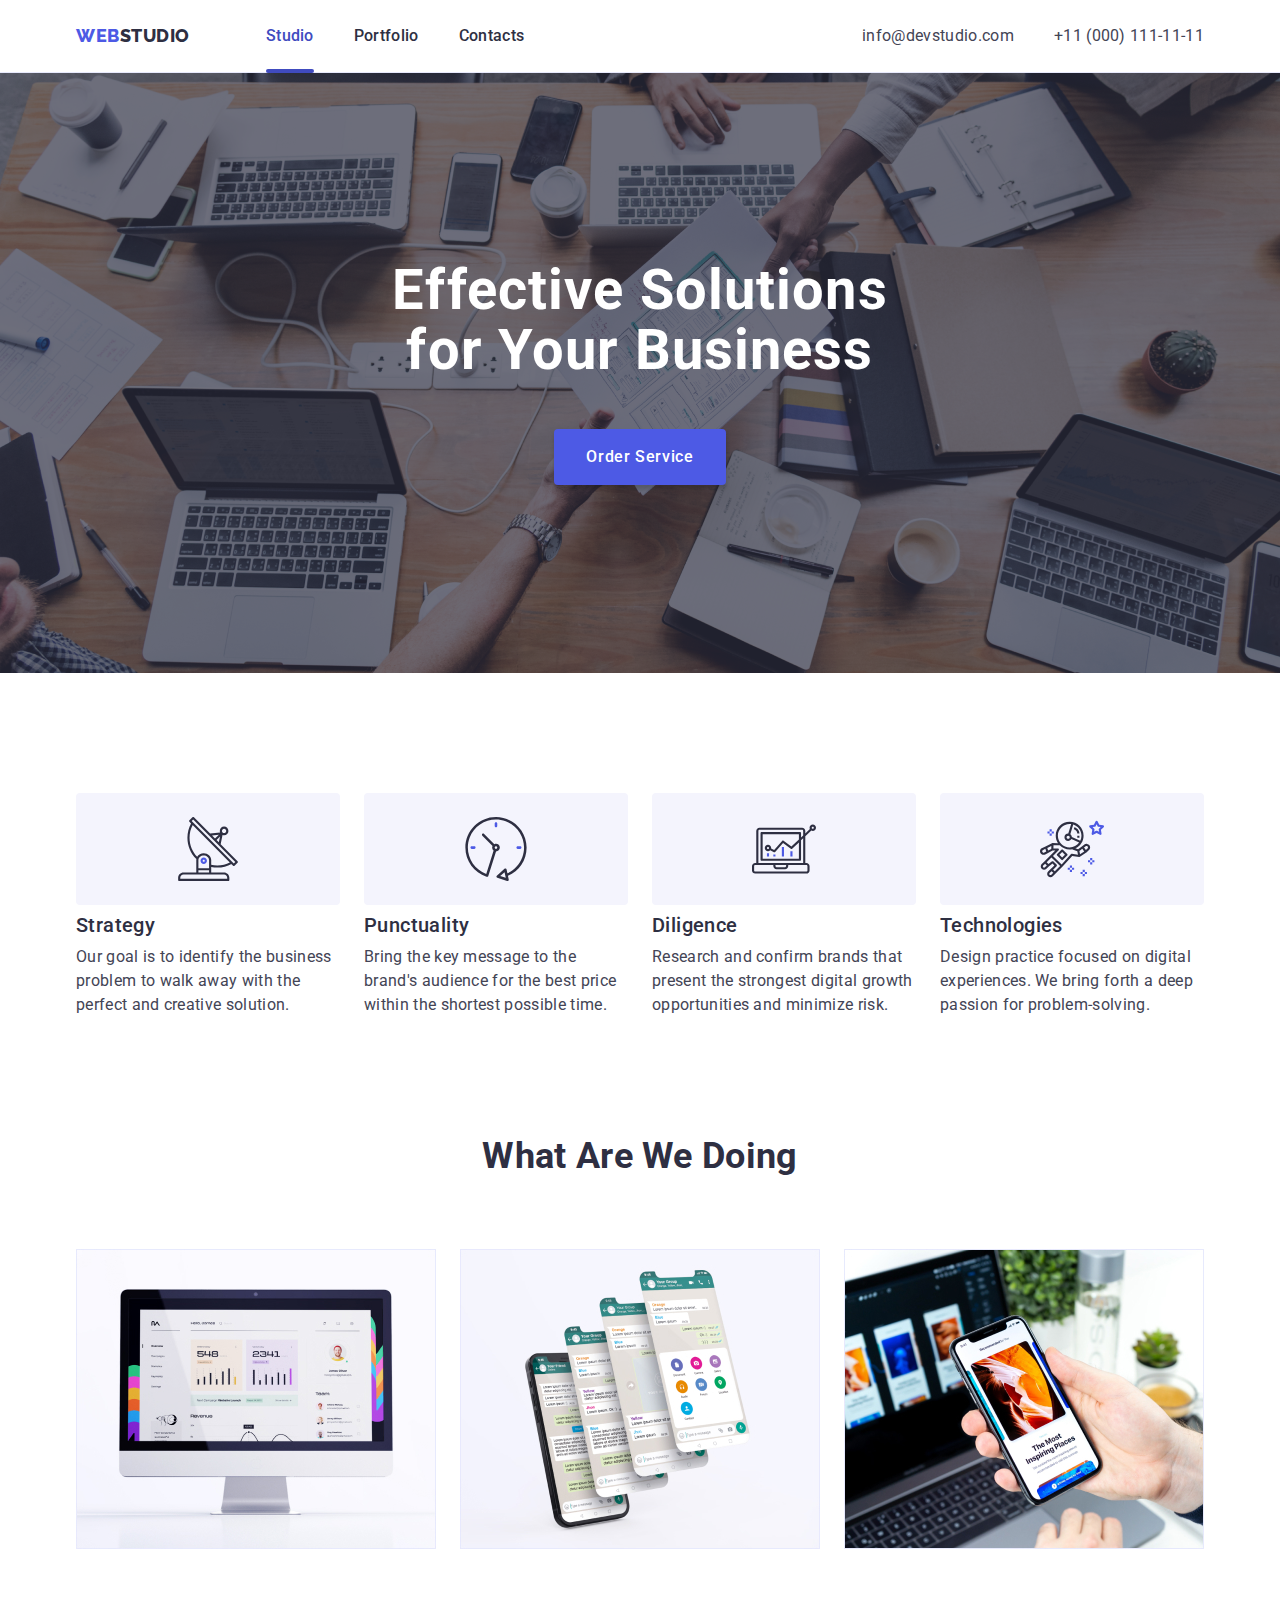
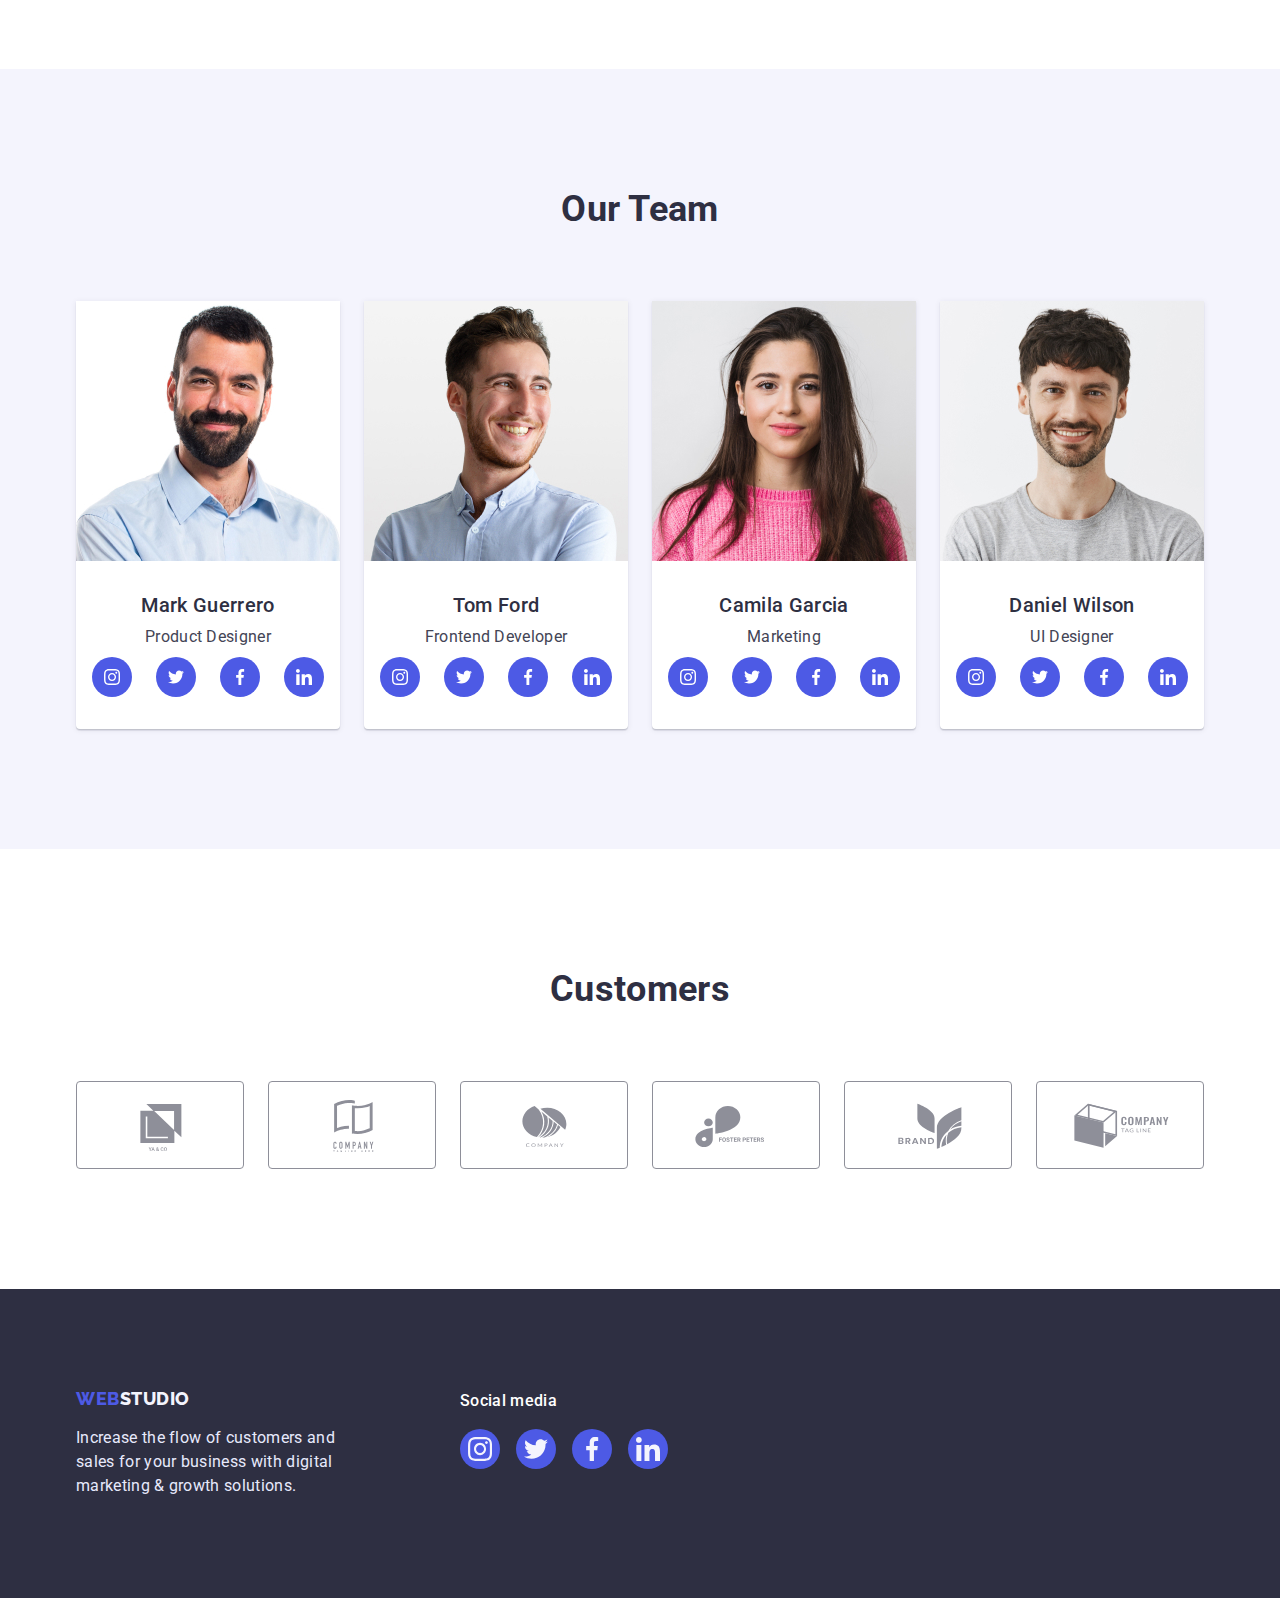
==== commit 062c36eb: "4" ====
--- a/index.html
+++ b/index.html
@@ -132,10 +132,9 @@
         <ul class="team-list">
           <li class="team-item">
             <img src="./images/MarkGuerrero.jpg" alt="markguerrero" width="264" />
-            <div class="text-container">
-              <h3 class="team-minititles">Mark Guerrero</h3>
-              <p class="team-text">Product Designer</p>
-            </div>
+
+            <h3 class="team-minititles">Mark Guerrero</h3>
+            <p class="team-text">Product Designer</p>
             <ul class="list-icon-link">
               <li class="list-item-link">
                 <a href="#" class="btn-social">
@@ -166,10 +165,9 @@
           </li>
           <li class="team-item">
             <img src="./images/TomFord.jpg" alt="tomford" width="264" />
-            <div class="text-container">
-              <h3 class="team-minititles">Tom Ford</h3>
-              <p class="team-text">Frontend Developer</p>
-            </div>
+
+            <h3 class="team-minititles">Tom Ford</h3>
+            <p class="team-text">Frontend Developer</p>
             <ul class="list-icon-link">
               <li class="list-item-link">
                 <a href="#" class="btn-social">
@@ -200,10 +198,8 @@
           </li>
           <li class="team-item">
             <img src="./images/CamilaGarcia.jpg" alt="CamilaGarcia" width="264" />
-            <div class="text-container">
-              <h3 class="team-minititles">Camila Garcia</h3>
-              <p class="team-text">Marketing</p>
-            </div>
+            <h3 class="team-minititles">Camila Garcia</h3>
+            <p class="team-text">Marketing</p>
             <ul class="list-icon-link">
               <li class="list-item-link">
                 <a href="#" class="btn-social">
@@ -233,10 +229,8 @@
           </li>
           <li class="team-item">
             <img src="./images/DanielWilson.jpg" alt="danielwilson" width="264" />
-            <div class="text-container">
-              <h3 class="team-minititles">Daniel Wilson</h3>
-              <p class="team-text">UI Designer</p>
-            </div>
+            <h3 class="team-minititles">Daniel Wilson</h3>
+            <p class="team-text">UI Designer</p>
             <ul class="list-icon-link">
               <li class="list-item-link">
                 <a href="#" class="btn-social">
@@ -265,12 +259,10 @@
               </li>
             </ul>
           </li>
-      </div>
-      </li>
-      </ul>
-      </div>
-    </section>
-
+        </ul>
+      </div>
+    </section>
+    <!-- custom -->
     <section class="custom">
       <div class="container">
         <h2 class="customers-title">Customers</h2>
--- a/CSS/styles.css
+++ b/CSS/styles.css
@@ -88,6 +88,8 @@
 	margin-right: 40px;
 }
 .nav-site {
+	position: relative;
+
 	transition: color 250ms cubic-bezier(0.4, 0, 0.2, 1);
 
 	font-weight: 500;
@@ -251,14 +253,14 @@
 }
 
 .hearo-btn:focus {
-	color: #404bbf;
+	background: #404bbf;
+	box-shadow: 0px 3px 1px rgba(0, 0, 0, 0.1), 0px 2px 1px rgba(0, 0, 0, 0.08), 0px 2px 2px rgba(0, 0, 0, 0.12);
 }
 
 .hearo-btn:hover {
 	background: #404bbf;
 	box-shadow: 0px 3px 1px rgba(0, 0, 0, 0.1), 0px 2px 1px rgba(0, 0, 0, 0.08), 0px 2px 2px rgba(0, 0, 0, 0.12);
 }
-
 .container {
 	width: 1158px;
 	margin-left: auto;
@@ -336,10 +338,10 @@
 	line-height: 1.2;
 	padding-top: 32px;
 	text-align: center;
+	padding-bottom: 8px;
 }
 
 .team-text {
-	margin-top: 8px;
 	margin-bottom: 8px;
 	text-align: center;
 
@@ -392,8 +394,7 @@
 }
 
 .buttons-nav {
-	transition: background 250ms cubic-bezier(0.4, 0, 0.2, 1);
-	transition: color 250ms cubic-bezier(0.4, 0, 0.2, 1);
+	transition: background, color 250ms cubic-bezier(0.4, 0, 0.2, 1);
 	background: #f4f4fd;
 	cursor: pointer;
 	border: 1px solid #e7e9fc;
@@ -472,15 +473,8 @@
 .list-icon-link {
 	justify-content: center;
 	align-items: center;
-	flex-direction: row;
-	margin-left: auto;
-	margin-right: auto;
-	width: 232px;
-
-	display: flex;
-}
-.list-item-link {
-	flex-basis: calc((100% - 72px) / 4);
+	display: flex;
+	padding-bottom: 32px;
 }
 .list-item-link:not(:last-child) {
 	margin-right: 24px;
@@ -494,7 +488,6 @@
 	justify-content: center;
 	align-items: center;
 	border-radius: 50%;
-	margin-bottom: 32px;
 
 	transition: background-color 250ms cubic-bezier(0.4, 0, 0.2, 1);
 }
@@ -506,8 +499,6 @@
 }
 .info-icon-link {
 	fill: #fff;
-	width: 50%;
-	height: 50%;
 }
 .customers-title {
 	font-weight: 700;
@@ -725,9 +716,6 @@
 	transform: translateY(24px);
 }
 
-.nav-site {
-	position: relative;
-}
 .current {
 	color: #404bbf;
 }
